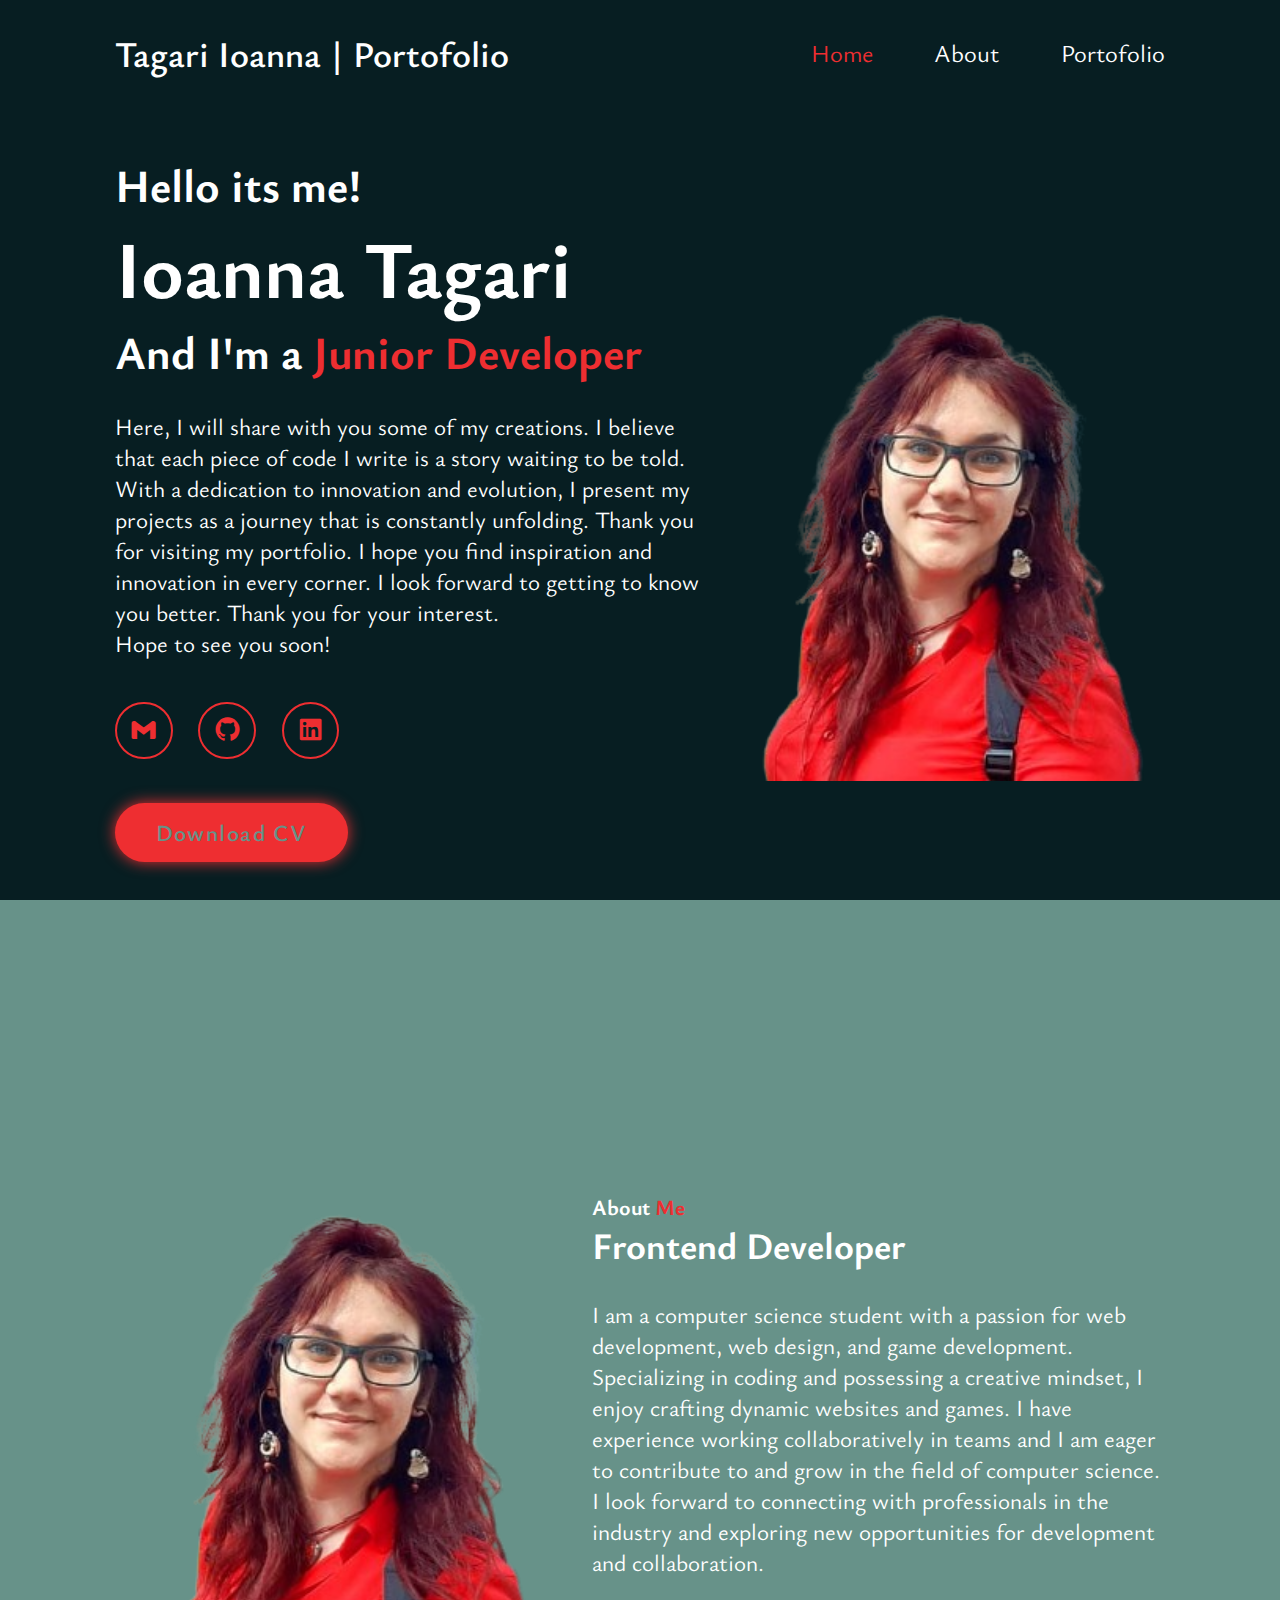
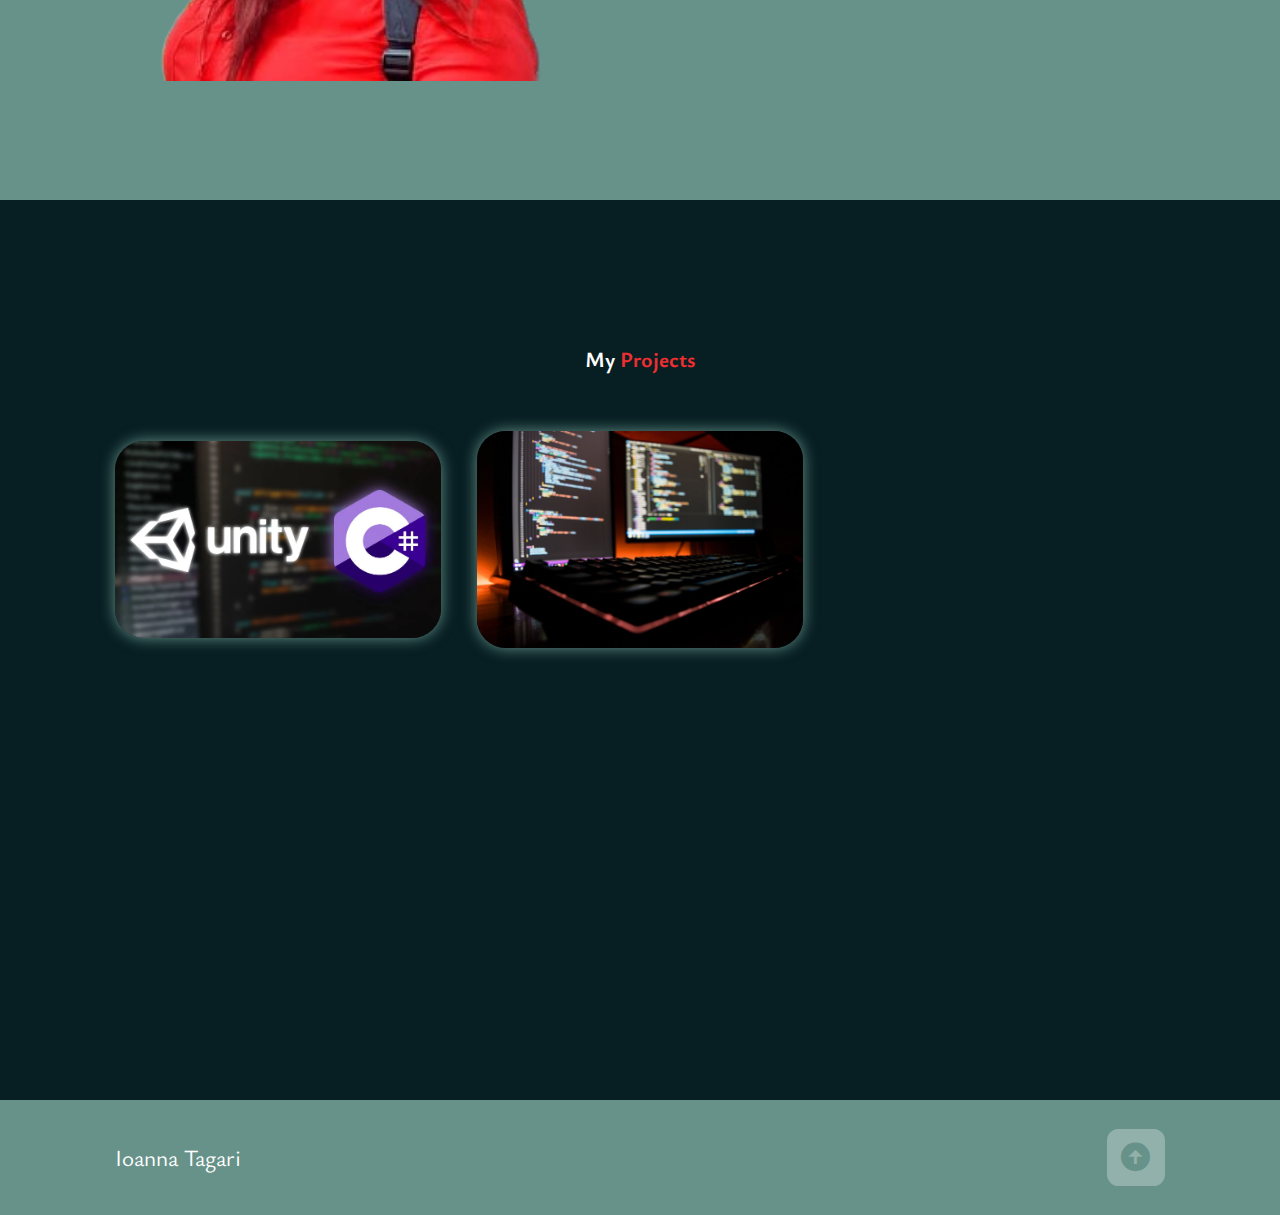
==== index.html @ dfd8e448 "first commit" ====
<!DOCTYPE html>
<html lang="en">
<head>
    <meta charset="UTF-8">
    <meta http-equiv="X-UA-Compatible" content="IE=7">
    <meta name="viewport" content="width=device-width, initial-scale=1.0">
    <title>Personal Portofolio Website</title>

    <link href='https://unpkg.com/boxicons@2.1.4/css/boxicons.min.css' rel='stylesheet'>

    <link rel="stylesheet" href="style.css">
    
</head>
<body>
    
    <header class="header">
        <a href="#" class="logo" >Tagari Ioanna | Portofolio  </a>
        <i class='bx bx-menu' id="menu-icon"></i>

        <nav class="navbar">
            <a href="#home" class="active">Home</a>
            <a href="#about">About</a>
            <a href="#portfolio">Portofolio</a>
        </nav>
    </header>
    

    <section class="home" id="home">
        <div class="home-content">
            <h3>Hello its me!</h3>
            <h1>Ioanna Tagari</h1>
            <h3>And I'm a <span>Junior Developer</span></h3>
            <p> 
                
Here, I will share with you some of my creations. 
I believe that each piece of code I write is a story waiting to be told. With 
a dedication to innovation and evolution, I present my projects as a journey that 
is constantly unfolding.

Thank you for visiting my portfolio. I hope you find inspiration and innovation in
 every corner. I look forward to getting to know you better. Thank you for your interest. <br> 
 Hope to see you soon!
            </p>
            <div class="social-media">
                <a href="mailto:tagari19ioanna@gmail.com"><i class='bx bxl-gmail' ></i></a>
                <a href="https://github.com/Giannoulalala"><i class='bx bxl-github'></i></a>
                <a href="https://www.linkedin.com/in/ioanna-tagari/"><i class='bx bxl-linkedin-square' ></i></a>
            </div>
            <a href="CV-Tagari_Ioanna_en.pdf" download>            
                <div class="btn">Download CV</div></a>
        </div>
        <div class="home-img">
            <img src="images/ioannatagaripic-removebg-preview.png" alt="">
        </div>
    </section>

    <section class="about" id="about">
        <div class="about-img">
            <img src="images/ioannatagaripic-removebg-preview.png" alt="">
        </div>
        <div class="about-content">
            <h2 class="heading"> About <span>Me</span></h2>
            <h3> Frontend Developer</h3>
            <p>I am a computer science student with a passion for web development, 
                web design, and game development. Specializing in coding and possessing a creative mindset,
                 I enjoy crafting dynamic websites and games. I have experience working collaboratively in 
                 teams and I am eager to contribute to and grow in the field of computer science. 
                 I look forward to connecting with professionals
                 in the industry and exploring new opportunities for development and collaboration.</p>
            
        </div>
    </section>

    <section class="portfolio" id="portfolio">
        <h2 class="heading">My <span>Projects</span></h2>
        
        <div class="portfolio-container">
            <div class="portfolio-box">
                <img src="images/unityandc.png" alt="">
                <div class="portfolio-layer">
                    <h4>Unity games</h4>
                    
                    <a href="portfolioUnity.html"> <i class="bx bx-link-external"></i></a>
                </div>


            </div>

            <div class="portfolio-box">
                <img src="images/two(1).jpg" alt="" >
                <div class="portfolio-layer">
                    <h4>Web Development</h4>
                                        
                    <a href="portfoliowebdev.html"> <i class="bx bx-link-external"></i></a>
                </div>

                
            </div>
            

            

            

            </div>
    </section>

    <footer class="footer">
        <div class="footer-text">
            <p>Ioanna Tagari</p>
        </div>

        <div class="footer-iconTop">
            <a href="#home"><i class='bx bxs-up-arrow-circle'></i></a>
        </div>
    </footer>



    <script src="script.js"></script>
</body>
</html>
---- style.css ----
@import url('https://fonts.googleapis.com/css2?family=Corinthia:wght@700&family=Poppins:wght@600&family=Ysabeau+Office:ital,wght@0,200;0,800;1,1&display=swap');
*{
    margin: 0;
    padding:0;
    box-sizing: border-box;
    text-decoration: none;
    border: none;
    outline: none;
    scroll-behavior: smooth;
    font-family: 'Ysabeau Office', sans-serif;
}

:root{
    --bg-color: #071E22;
    --second-bg-color: #679289;
    --third-bg-color:rgba(255, 255, 255, 0.288);
    --text-color: #fff;
    --main-color: #EE2E31;
}

html{
    font-size: 90%;
    overflow-x: hidden;
}
body{
    background: var(--bg-color);
    color:var(--text-color)
}
a{
    cursor: pointer;
}

section {
    min-height: 100vh;
    padding: 10rem 9% 2rem;
}

.header {
    position: fixed;
    top:0;
    left:0;
    width: 100%;
    padding: 2rem 9%;
    background: var(--bg);
    display: flex;
    justify-content: space-between;
    align-items: center;
    z-index: 100;
    background: var(--bg-color);


}

.header.sticky{
    border-bottom: .1rem solid rgb(0, 0, 0, .2);
}

.logo {
    font-size: 2.5rem;
    color :var(--text-color);
    font-weight:600 ;
    cursor: pointer;
}

.navbar a{
    font-size: 1.7rem;
    color: var(--text-color);
    margin-left: 4rem;
    transition: .3s;
}

.navbar a:hover,
.navbar a.active{
    color: var(--main-color);

}

#menu-icon{
    font-size: 3.6rem;
    color: var(--text-color);
    display: none;
}

.home{
    display: flex;
    justify-content: center;
    align-items: center;
}

.home-img img{
    width:35vw;

    
}

.home-content h3{
    font-size: 3.2rem;
    font-weight: 700;

}

.home-content h3:nth-of-type(2){
    margin-bottom: 2rem;
}

span {
    color: var(--main-color);
}



.home-content h1{
    font-size: 5.6rem;
    font-weight: 700;
    line-height: 1.3;
}

.home-content p{
    font-size: 1.6rem;
}

.social-media a {
    display:inline-flex;
    justify-content: center;
    align-items: center;
    width: 4rem;
    height: 4rem;
    background: transparent;
    border: .2rem solid var(--main-color);
    border-radius: 50%;
    font-size: 2rem;
    color: var(--main-color);
    margin: 3rem 1.5rem 3rem 0;
    transition: .5s ease;
    
}

.social-media a:hover{
    background: var(--main-color);
    color: var(--second-bg-color);
    box-shadow: 0 0 1rem var(--main-color);
}

.btn {
    display: inline-block;
    padding: 1rem 2.8rem;
    background: var(--main-color);
    border-radius: 4rem;
    box-shadow: 0 0 1rem var(--main-color);
    font-size: 1.6rem;
    color: var(--second-bg-color);
    letter-spacing: .1rem;
    font-weight: 600;
}

.btn:hover{
    box-shadow: none;
}



.about{
    display:flex;
    justify-content: center;
    align-items:center ;
    gap: 2rem;
    background: var(--second-bg-color);
}

.about-img img{
    width: 35vw;


}
.heading{
    text-align: center;
    font-size: 4.rem;
}

.about-content h2 {
    text-align: left;
    line-height: 1.2;
}

.about-content h3 {
    font-size: 2.6rem;

}

.about-content p{
    font-size: 1.6rem;
    margin: 2rem 0 3rem;

    
}

.portfolio{
    background: var(--bg-color);

}

.portfolio h2{
    margin-bottom: 4rem;
}

.portfolio-container{
    display: grid;
    grid-template-columns: repeat(3,1fr);
    align-items: center;
    gap: 2.5rem;
}

.portfolio-container .portfolio-box{
    position: relative;
    border-radius: 2rem;
    box-shadow: 0 0 1rem var(--second-bg-color);
    overflow: hidden;
    display: flex;
}

.portfolio-box img{
    width: 100%;
    transition: .5s ease;
}

.portfolio-box:hover img{
    transform: scale(1.1);
}


.portfolio-box .portfolio-layer{
    position: absolute;
    bottom: 0;
    left: 0;
    width: 100%;
    height: 100%;
    background: linear-gradient(rgba(0,0,0,.0),var(--third-bg-color));
    display: flex;
    justify-content: center;
    align-items: center;
    flex-direction: column;
    text-align: center;
    padding: 0 4rem;
    transform: translateY(100%);
    transition: .5s ease ;
    
}

.portfolio-box:hover .portfolio-layer{
    transform: translateY(0);
}

.portfolio-layer h4{
    font-size: 3rem ;
    color: #202a2c;
}

.portfolio-layer p{
    font-size: 1.6rem;
    margin: .3rem 0 1rem;
    color: rgb(13, 18, 18);
    font-weight: 600;
    

}

.portfolio-layer a{
    display: inline-flex;
    justify-content: center;
    align-items: center;
    width: 4rem;
    height: 4rem;
    background: var(--text-color);
    border-radius: 50%;

}

.portfolio-layer a i{
    font-size: 2rem;
    color: var(--second-bg-color);
}

.footer{
    display: flex;
    justify-content: space-between;
    align-items: center;
    flex-wrap: wrap;
    padding: 2rem 9%;
    background: var(--second-bg-color);
}

.footer-text p{
    font-size: 1.6rem;
}

.footer-iconTop a{
    display: inline-flex;
    justify-content: center;
    align-items: center;
    padding: .8rem;
    background: var(--third-bg-color);
    border-radius: .8rem;
    transition: .5s ease;
    
}

.footer-iconTop a:hover{
    box-shadow: 0 0 1rem var(--third-bg-color);
}

.footer-iconTop a i{
    font-size: 2.4rem;
    color: var(--second-bg-color);
}


@media (max-width:1200px) {
    html{
        font-size: 55%;
    }
    
    
}
@media (max-width: 991px) {
    .header {
        padding: 2rem 3%;
    }
    section{
        padding: 10rem 3% 2rem;
    }

    .footer {
        padding: 2rem 3%;
    }
}

@media (max-width:768px){
    #menu-icon{
        display:block;
    }

    .navbar {
        position: absolute;
        top:100%;
        left: 0;
        width: 100%;
        padding: 1rem 3%;
        background: var(--bg-color);
        border-top: .1rem solid rgb(0, 0, 0, .2);
        box-shadow: 0 .5rem 1rem rgb(0, 0, 0, .2);
        display: none;
    }

    .navbar.active {
        display: block;
    }
    .navbar a{
        display: block;
        font-size: 2rem;
        margin: 3rem 0;
    }

    .home{
        flex-direction: column;
    }

    .home-content h3{
        font-size: 2.6rem;
    }

    .home-content h1{
        font-size: 5rem;
    }

    .home-img img{
        width: 70vw;
        margin-top: 4rem;
    }

    .about{
        flex-direction: column-reverse;
    }

    .about img{
        width: 70vw;
        margin-top: 4rem;
    }

}
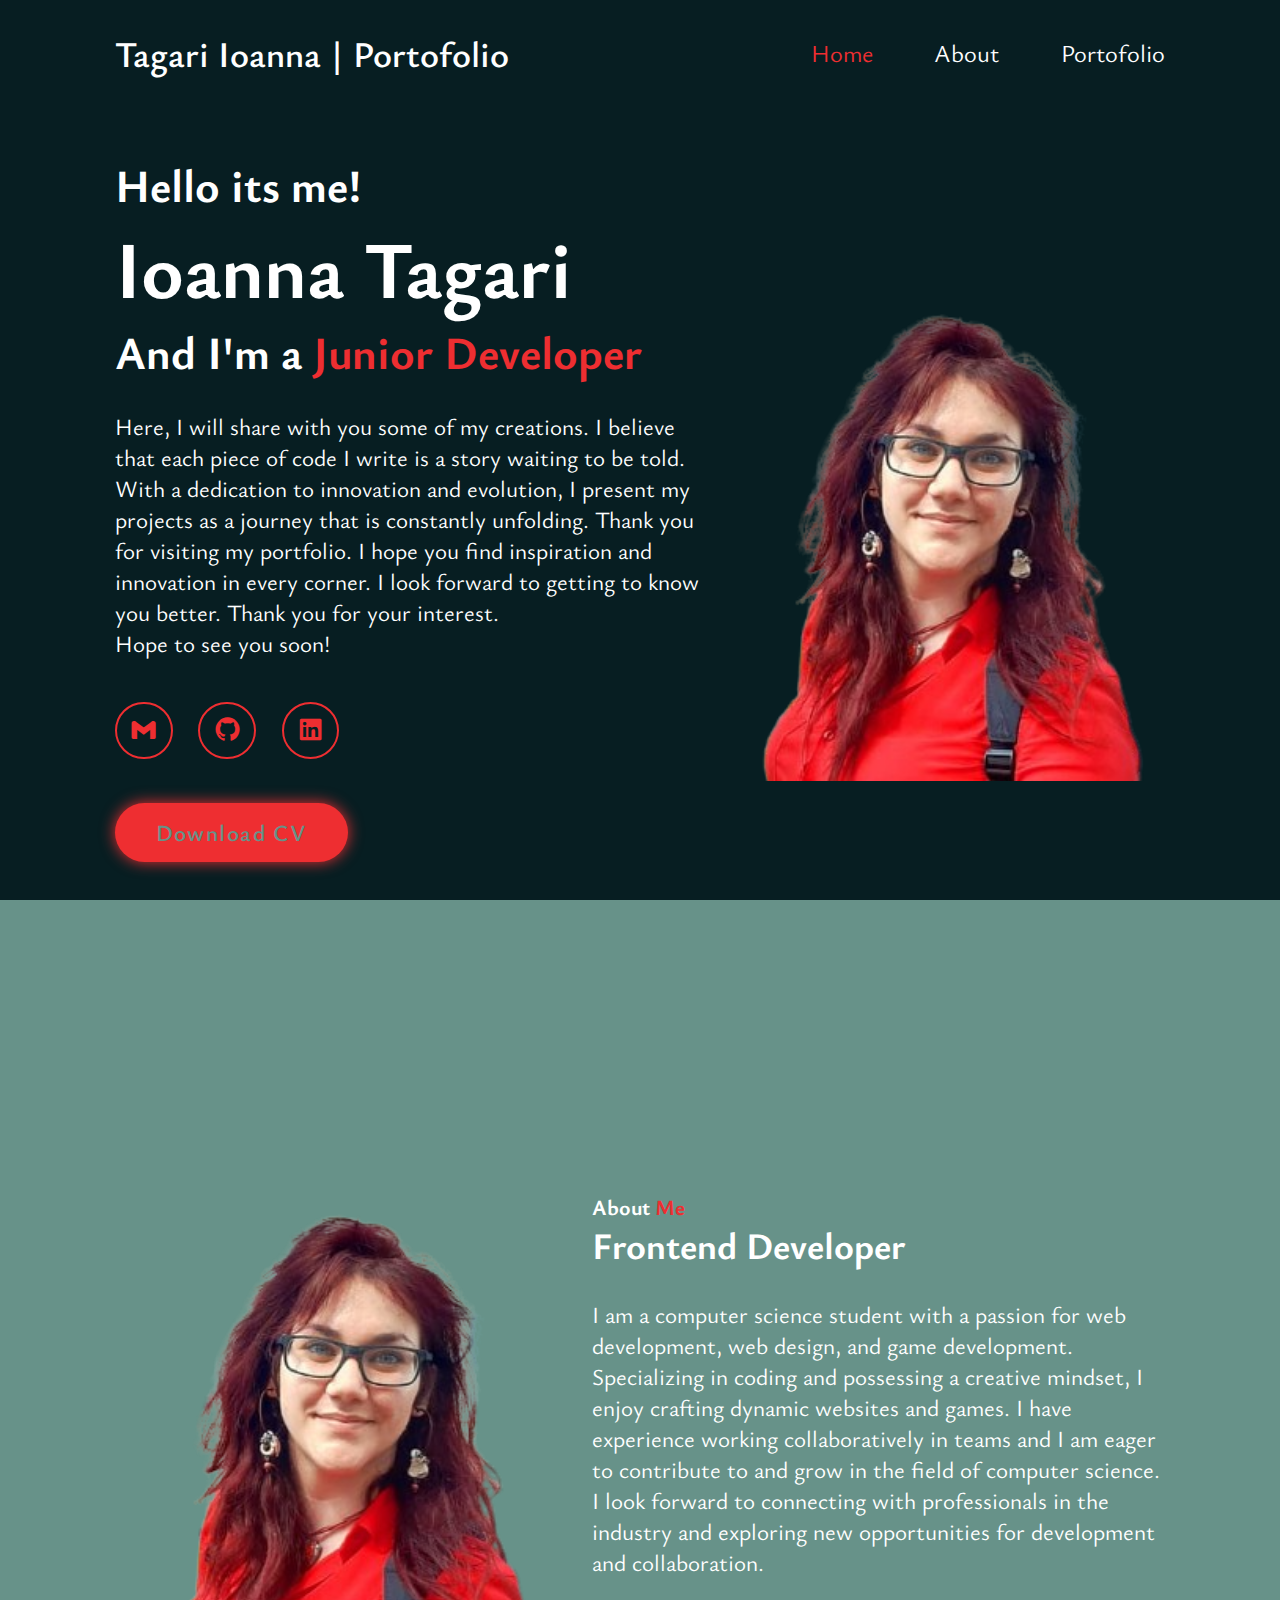
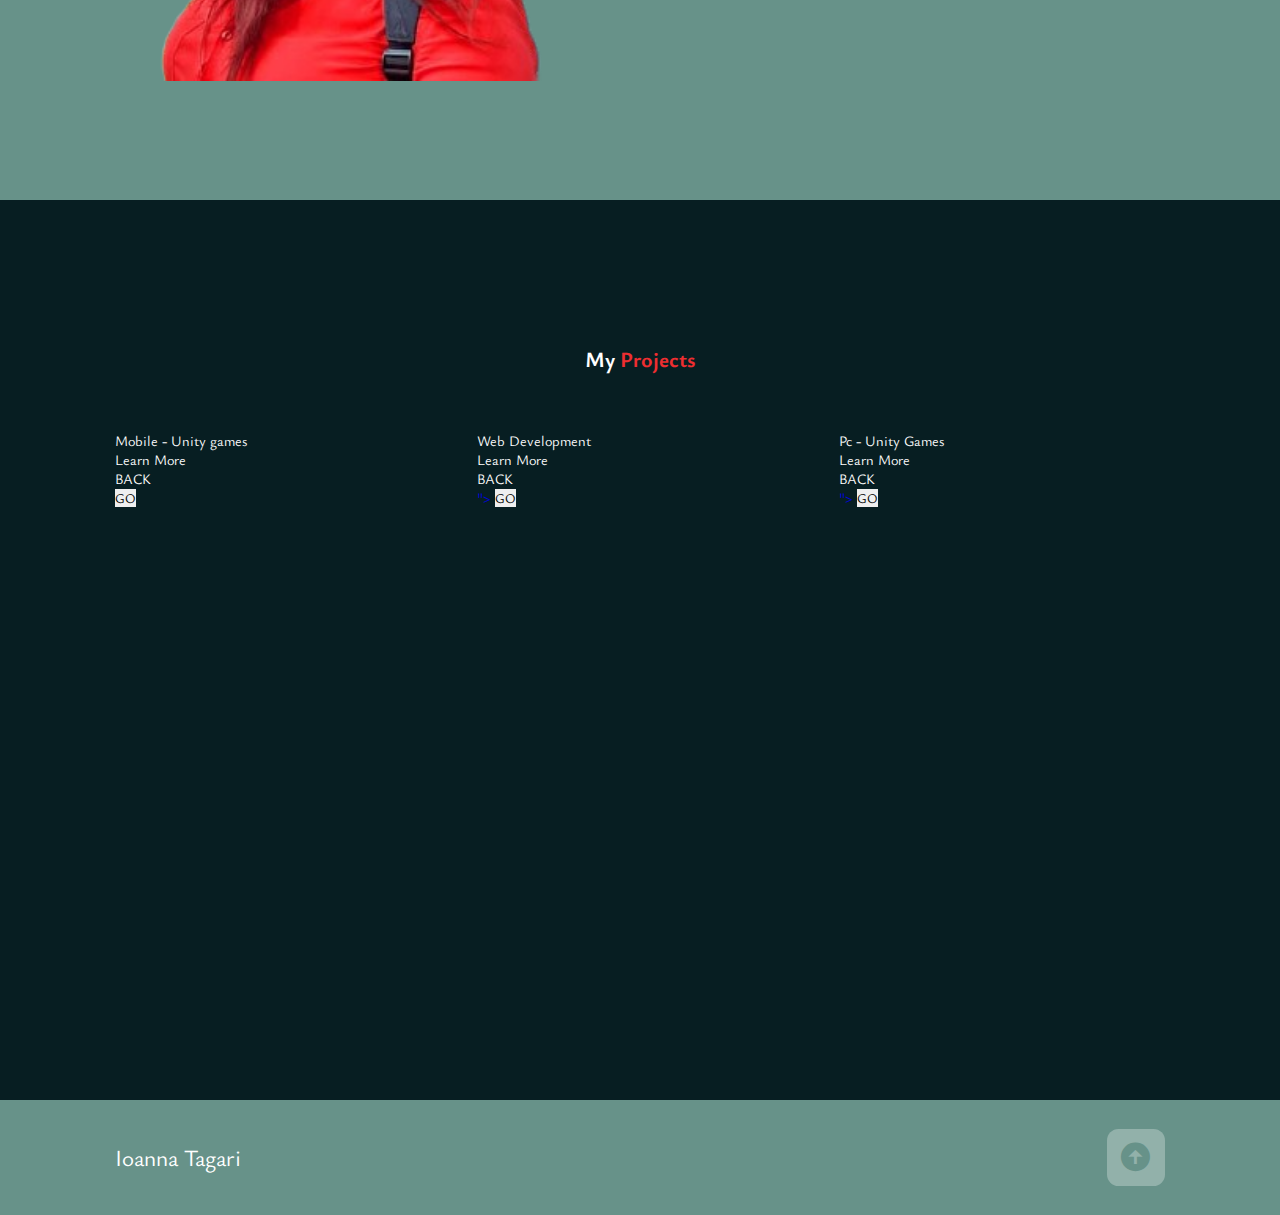
==== commit a5cf9b86: "Update index.html" ====
--- a/index.html
+++ b/index.html
@@ -75,10 +75,60 @@
         <h2 class="heading">My <span>Projects</span></h2>
         
         <div class="portfolio-container">
+        <div class="flip-card">
+            <div class="flip-card-inner">
+                <div class="flip-card-front">
+                    <p class="title">Mobile - Unity games</p>
+                    <p>Learn More</p>
+                </div>
+                <div class="flip-card-back">
+                    <p class="title">BACK</p>
+                    <a href="portfolioUnity.html"> <button class="Btnj">
+                        GO
+                      </button> </a>
+                </div>
+            </div>
+        </div>
+        <div class="flip-card">
+            <div class="flip-card-inner">
+                <div class="flip-card-front">
+                    <p class="title">Web Development</p>
+                    <p>Learn More</p>
+                </div>
+                <div class="flip-card-back">
+                    <p class="title">BACK</p>
+                    <a href="portfoliowebdev.html">"> <button class="Btnj">
+                        GO
+                      </button> </a>
+                    
+                </div>
+            </div>
+        </div>
+        <div class="flip-card">
+            <div class="flip-card-inner">
+                <div class="flip-card-front">
+                    <p class="title">Pc - Unity Games</p>
+                    <p>Learn More</p>
+                </div>
+                <div class="flip-card-back">
+                    <p class="title">BACK</p>
+                    <a href="portfoliopcunity.html">"> <button class="Btnj">
+                        GO
+                      </button> </a>
+                </div>
+            </div>
+        </div>
+        
+        </div>
+<!--
+
+
+        <br>
+        <div class="portfolio-container">
             <div class="portfolio-box">
                 <img src="images/unityandc.png" alt="">
                 <div class="portfolio-layer">
-                    <h4>Unity games</h4>
+                    <h4>Mobile - Unity games</h4>
                     
                     <a href="portfolioUnity.html"> <i class="bx bx-link-external"></i></a>
                 </div>
@@ -96,13 +146,24 @@
 
                 
             </div>
+
+            <div class="portfolio-box">
+                <img src="images/unityandc.png" alt="" >
+                <div class="portfolio-layer">
+                    <h4>Pc - Unity Games</h4>
+                                        
+                    <a href="portfoliopcunity.html"> <i class="bx bx-link-external"></i></a>
+                </div>
+
+                
+            </div>
             
 
             
 
             
 
-            </div>
+            </div>-->
     </section>
 
     <footer class="footer">
@@ -119,4 +180,4 @@
 
     <script src="script.js"></script>
 </body>
-</html>+</html>
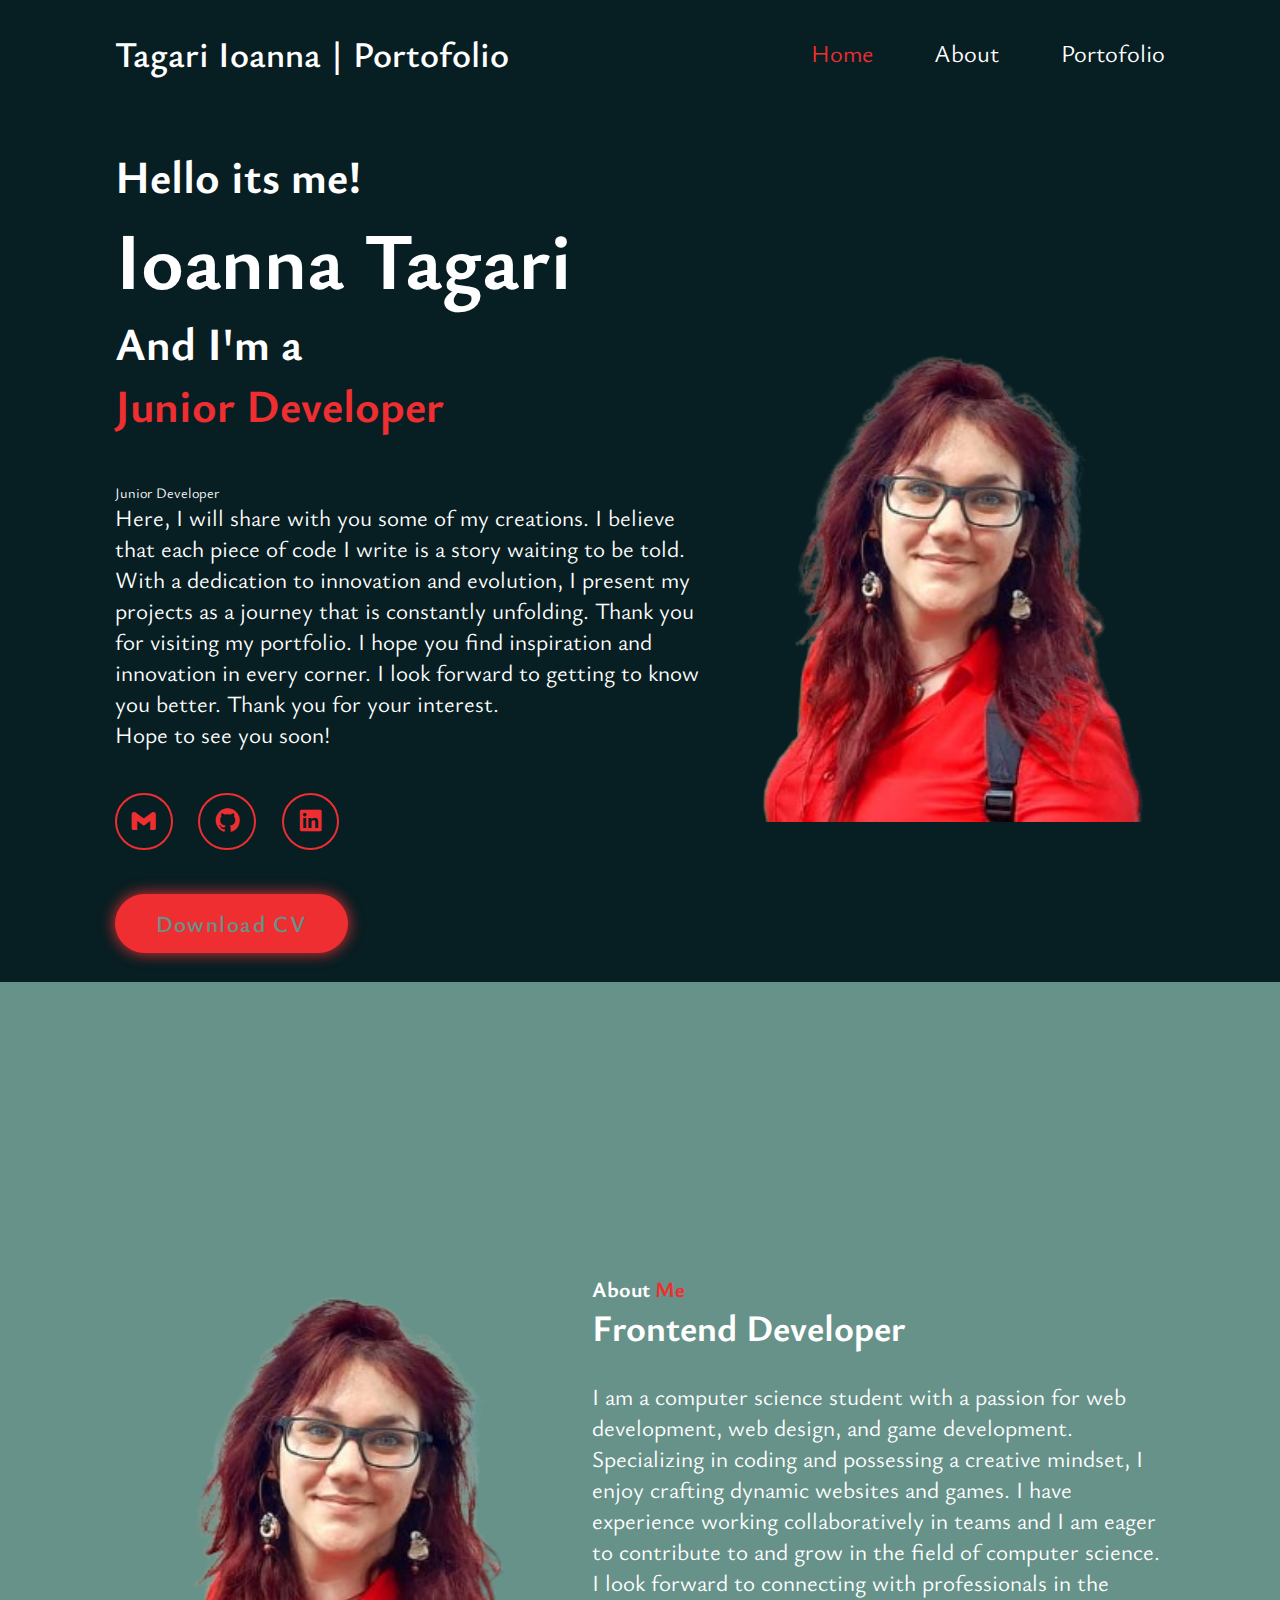
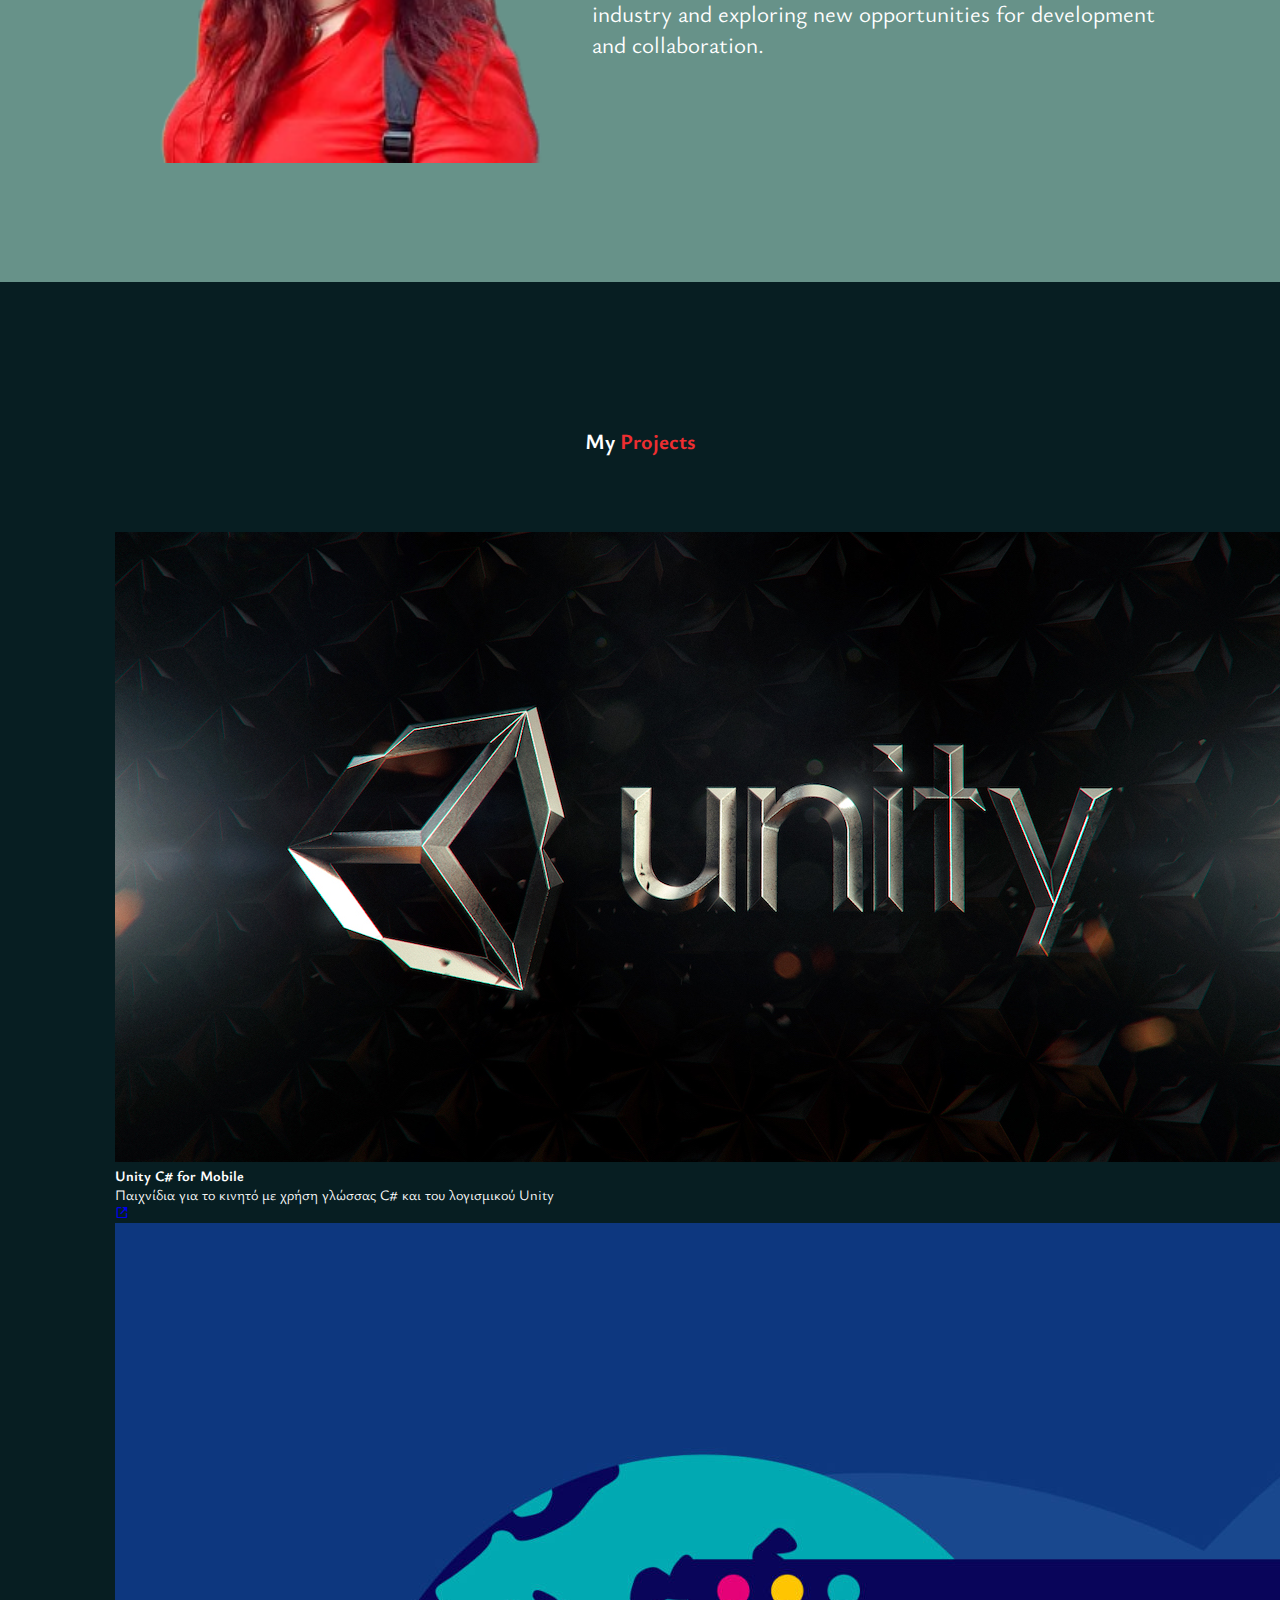
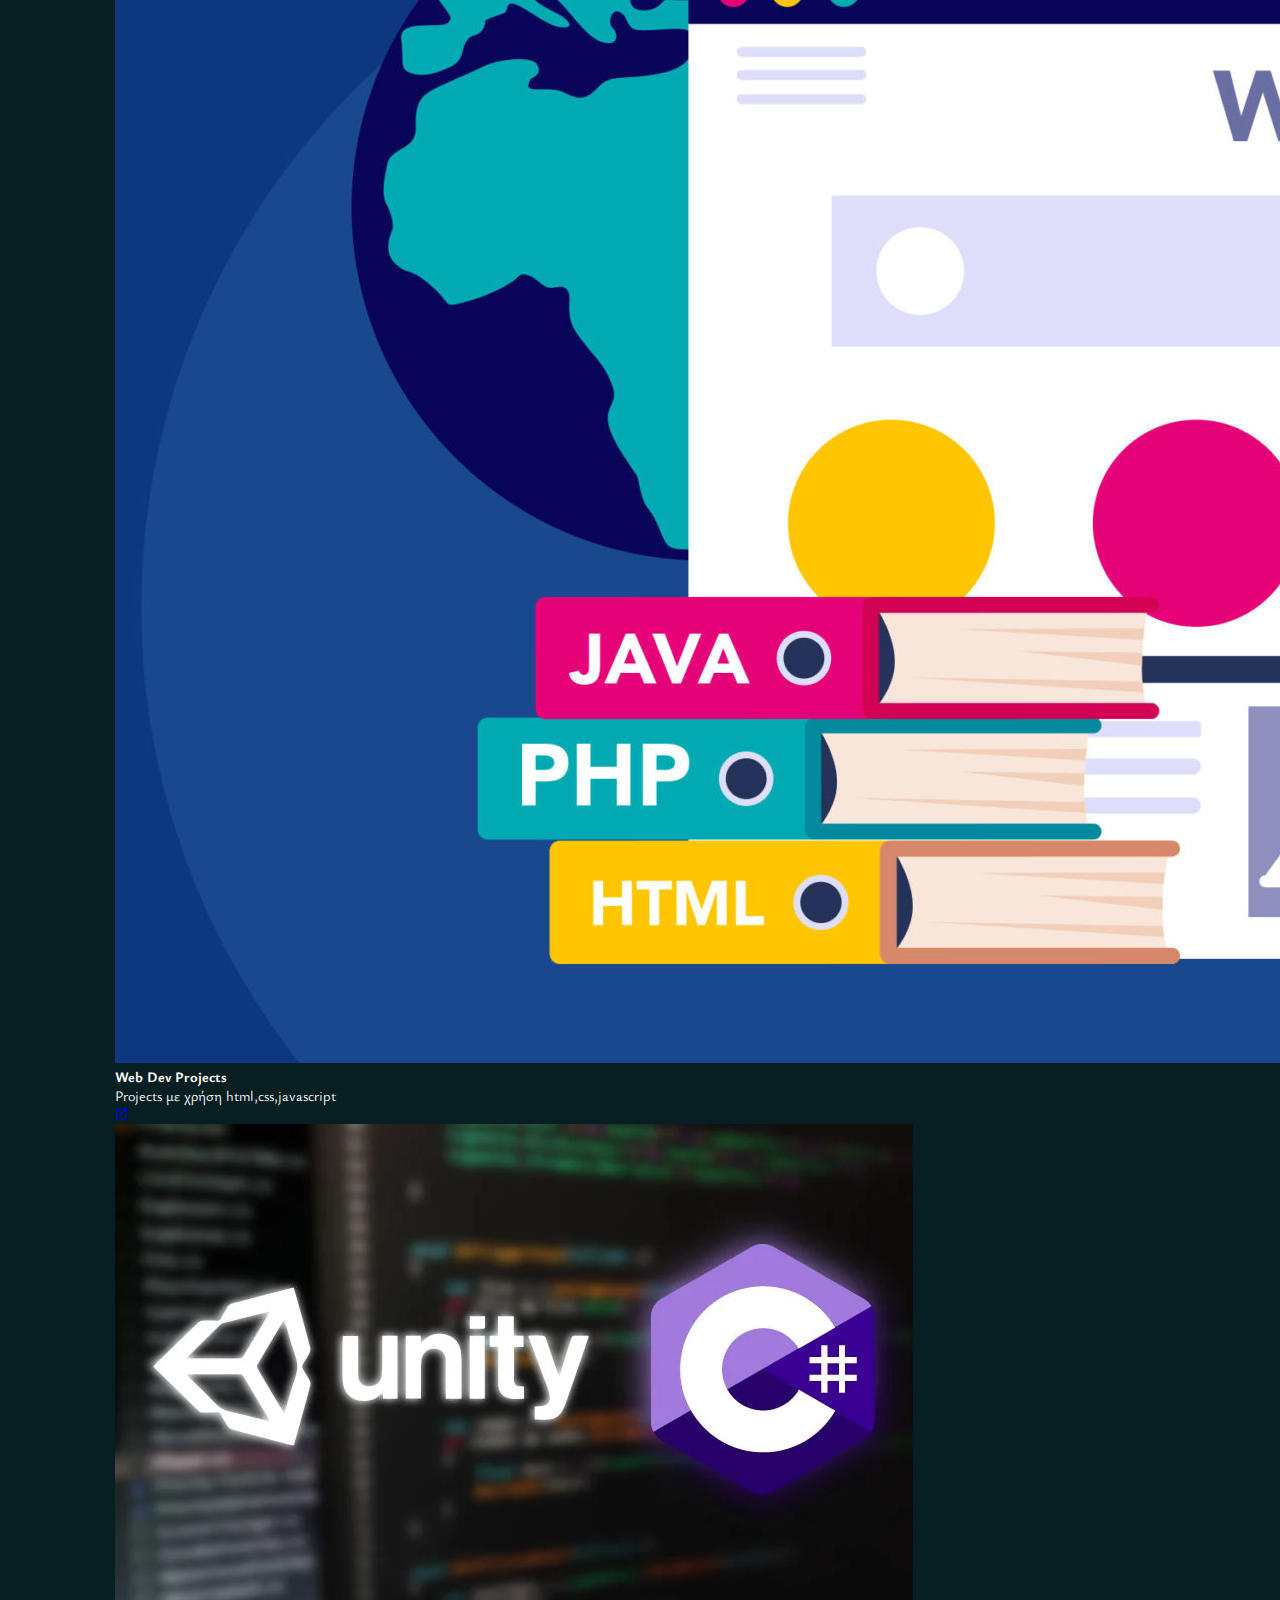
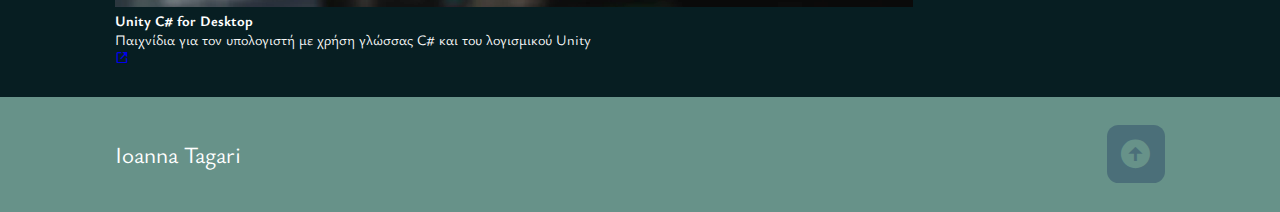
==== commit 7431c802: "Update index.html" ====
--- a/index.html
+++ b/index.html
@@ -29,7 +29,16 @@
         <div class="home-content">
             <h3>Hello its me!</h3>
             <h1>Ioanna Tagari</h1>
-            <h3>And I'm a <span>Junior Developer</span></h3>
+            <h3>And I'm a 
+                <br><span>Junior Developer</span></h3>
+                <br>
+                <div class="containerana">
+                    <div class="textana" data-msg="Junior&nbsp;Developer">
+                      <div class="text--content">
+                        <div class="text--data">Junior&nbsp;Developer</div>
+                      </div>
+                    </div>
+                  </div>
             <p> 
                 
 Here, I will share with you some of my creations. 
@@ -71,55 +80,7 @@
         </div>
     </section>
 
-    <section class="portfolio" id="portfolio">
-        <h2 class="heading">My <span>Projects</span></h2>
-        
-        <div class="portfolio-container">
-        <div class="flip-card">
-            <div class="flip-card-inner">
-                <div class="flip-card-front">
-                    <p class="title">Mobile - Unity games</p>
-                    <p>Learn More</p>
-                </div>
-                <div class="flip-card-back">
-                    <p class="title">BACK</p>
-                    <a href="portfolioUnity.html"> <button class="Btnj">
-                        GO
-                      </button> </a>
-                </div>
-            </div>
-        </div>
-        <div class="flip-card">
-            <div class="flip-card-inner">
-                <div class="flip-card-front">
-                    <p class="title">Web Development</p>
-                    <p>Learn More</p>
-                </div>
-                <div class="flip-card-back">
-                    <p class="title">BACK</p>
-                    <a href="portfoliowebdev.html">"> <button class="Btnj">
-                        GO
-                      </button> </a>
-                    
-                </div>
-            </div>
-        </div>
-        <div class="flip-card">
-            <div class="flip-card-inner">
-                <div class="flip-card-front">
-                    <p class="title">Pc - Unity Games</p>
-                    <p>Learn More</p>
-                </div>
-                <div class="flip-card-back">
-                    <p class="title">BACK</p>
-                    <a href="portfoliopcunity.html">"> <button class="Btnj">
-                        GO
-                      </button> </a>
-                </div>
-            </div>
-        </div>
-        
-        </div>
+    
 <!--
 
 
@@ -164,6 +125,48 @@
             
 
             </div>-->
+
+
+
+
+
+
+
+            <section class="portfolio" id="portfolio">
+                <h2 class="heading">My <span>Projects</span> </h2><br>
+            
+                <div class="portfolio-list">
+                    <div class="portfolio-item">
+                        <img src="images/unitygames2d.jpg" alt="">
+                        <div class="portfolio-details">
+                            <h4>Unity C# for Mobile</h4>
+                            <p>Παιχνίδια για το κινητό με χρήση γλώσσας C# και του λογισμικού Unity</p>
+                            <a href="portfolioUnity.html"><i class="bx bx-link-external"></i></a>
+                        </div>
+                    </div>
+                    <div class="portfolio-item">
+                        <img src="images/webdev.jpg" alt="">
+                        <div class="portfolio-details">
+                            <h4>Web Dev Projects</h4>
+                            <p>Projects με χρήση html,css,javascript</p>
+                            <a href="portfoliowebdev.html"><i class="bx bx-link-external"></i></a>
+                        </div>
+                    </div>
+                    <div class="portfolio-item">
+                        <img src="images/unityandc.png" alt="">
+                        <div class="portfolio-details">
+                            <h4>Unity C# for Desktop</h4>
+                            <p>Παιχνίδια για τον υπολογιστή με χρήση γλώσσας C# και του λογισμικού Unity</p>
+                            
+                            <a href="portfoliopcunity.html"><i class="bx bx-link-external"></i></a>
+                        </div>
+                    </div>
+                </div>
+            </section>
+
+
+
+
     </section>
 
     <footer class="footer">
--- a/style.css
+++ b/style.css
@@ -14,7 +14,7 @@
 :root{
     --bg-color: #071E22;
     --second-bg-color: #679289;
-    --third-bg-color:rgba(255, 255, 255, 0.288);
+    --third-bg-color:rgb(75, 111, 121);
     --text-color: #fff;
     --main-color: #EE2E31;
 }
@@ -204,6 +204,136 @@
     margin-bottom: 4rem;
 }
 
+.flip-card {
+    background-color: transparent;
+    width: 300px;
+    height: 254px;
+    perspective: 1000px;
+    font-family: sans-serif;
+  }
+  
+  .title {
+    font-size: 1.5em;
+    font-weight: 900;
+    text-align: center;
+    margin: 0;
+  }
+  
+  .flip-card-inner {
+    position: relative;
+    width: 100%;
+    height: 100%;
+    text-align: center;
+    transition: transform 0.8s;
+    transform-style: preserve-3d;
+  }
+  
+  .flip-card:hover .flip-card-inner {
+    transform: rotateY(180deg);
+  }
+  
+  .flip-card-front, .flip-card-back {
+    box-shadow: 0 8px 14px 0 rgba(0,0,0,0.2);
+    position: absolute;
+    display: flex;
+    flex-direction: column;
+    justify-content: center;
+    width: 100%;
+    height: 100%;
+    -webkit-backface-visibility: hidden;
+    backface-visibility: hidden;
+    border: 1px solid rgb(23, 97, 99);
+    border-radius: 1rem;
+  }
+  
+  .flip-card-front {
+    background: linear-gradient(120deg, rgb(255, 255, 255) 40%, rgb(70, 178, 225) 88%,
+       rgb(37, 174, 199) 80%, rgb(146, 199, 255) 48%);
+    color: rgb(23, 97, 99);
+  }
+  
+  .flip-card-back {
+    background: linear-gradient(120deg, rgb(23, 97, 99) 30%, rgb(201, 244, 246) 88%,
+       bisque 40%, rgb(170, 170, 170) 78%);
+    color: white;
+    transform: rotateY(180deg);
+  }
+
+
+  .Btnj {
+    position: relative;
+    width: 100%;
+    height: 50px;
+    border-radius: 45px;
+    border: none;
+    background-color: rgb(187, 227, 253);
+    color: rgb(0, 0, 0);
+    box-shadow: 0px 10px 10px  #96b5bb inset,
+    0px 5px 10px rgba(5, 5, 5, 0.212),
+    0px -10px 10px #96b5bb inset;
+    cursor: pointer;
+    display: flex;
+    align-items: center;
+    justify-content: center;
+  }
+  
+  .Btnj::before {
+    width: 70%;
+    height: 2px;
+    position: absolute;
+    background-color: rgba(250, 250, 250, 0.678);
+    content: "";
+    filter: blur(1px);
+    top: 7px;
+    border-radius: 50%;
+  }
+  
+  .Btnj::after {
+    width: 70%;
+    height: 2px;
+    position: absolute;
+    background-color: rgba(250, 250, 250, 0.137);
+    content: "";
+    filter: blur(1px);
+    bottom: 7px;
+    border-radius: 50%;
+  }
+  
+  .Btnj:hover {
+    animation: jello-horizontal 0.9s both;
+  }
+  
+  @keyframes jello-horizontal {
+    0% {
+      transform: scale3d(1, 1, 1);
+    }
+  
+    30% {
+      transform: scale3d(1.25, 0.75, 1);
+    }
+  
+    40% {
+      transform: scale3d(0.75, 1.25, 1);
+    }
+  
+    50% {
+      transform: scale3d(1.15, 0.85, 1);
+    }
+  
+    65% {
+      transform: scale3d(0.95, 1.05, 1);
+    }
+  
+    75% {
+      transform: scale3d(1.05, 0.95, 1);
+    }
+  
+    100% {
+      transform: scale3d(1, 1, 1);
+    }
+  }
+  
+
 .portfolio-container{
     display: grid;
     grid-template-columns: repeat(3,1fr);
@@ -235,7 +365,7 @@
     left: 0;
     width: 100%;
     height: 100%;
-    background: linear-gradient(rgba(0,0,0,.0),var(--third-bg-color));
+    background: linear-gradient(rgba(0, 0, 0, 0),var(--third-bg-color));
     display: flex;
     justify-content: center;
     align-items: center;
@@ -253,7 +383,7 @@
 
 .portfolio-layer h4{
     font-size: 3rem ;
-    color: #202a2c;
+    color: #73131e;
 }
 
 .portfolio-layer p{
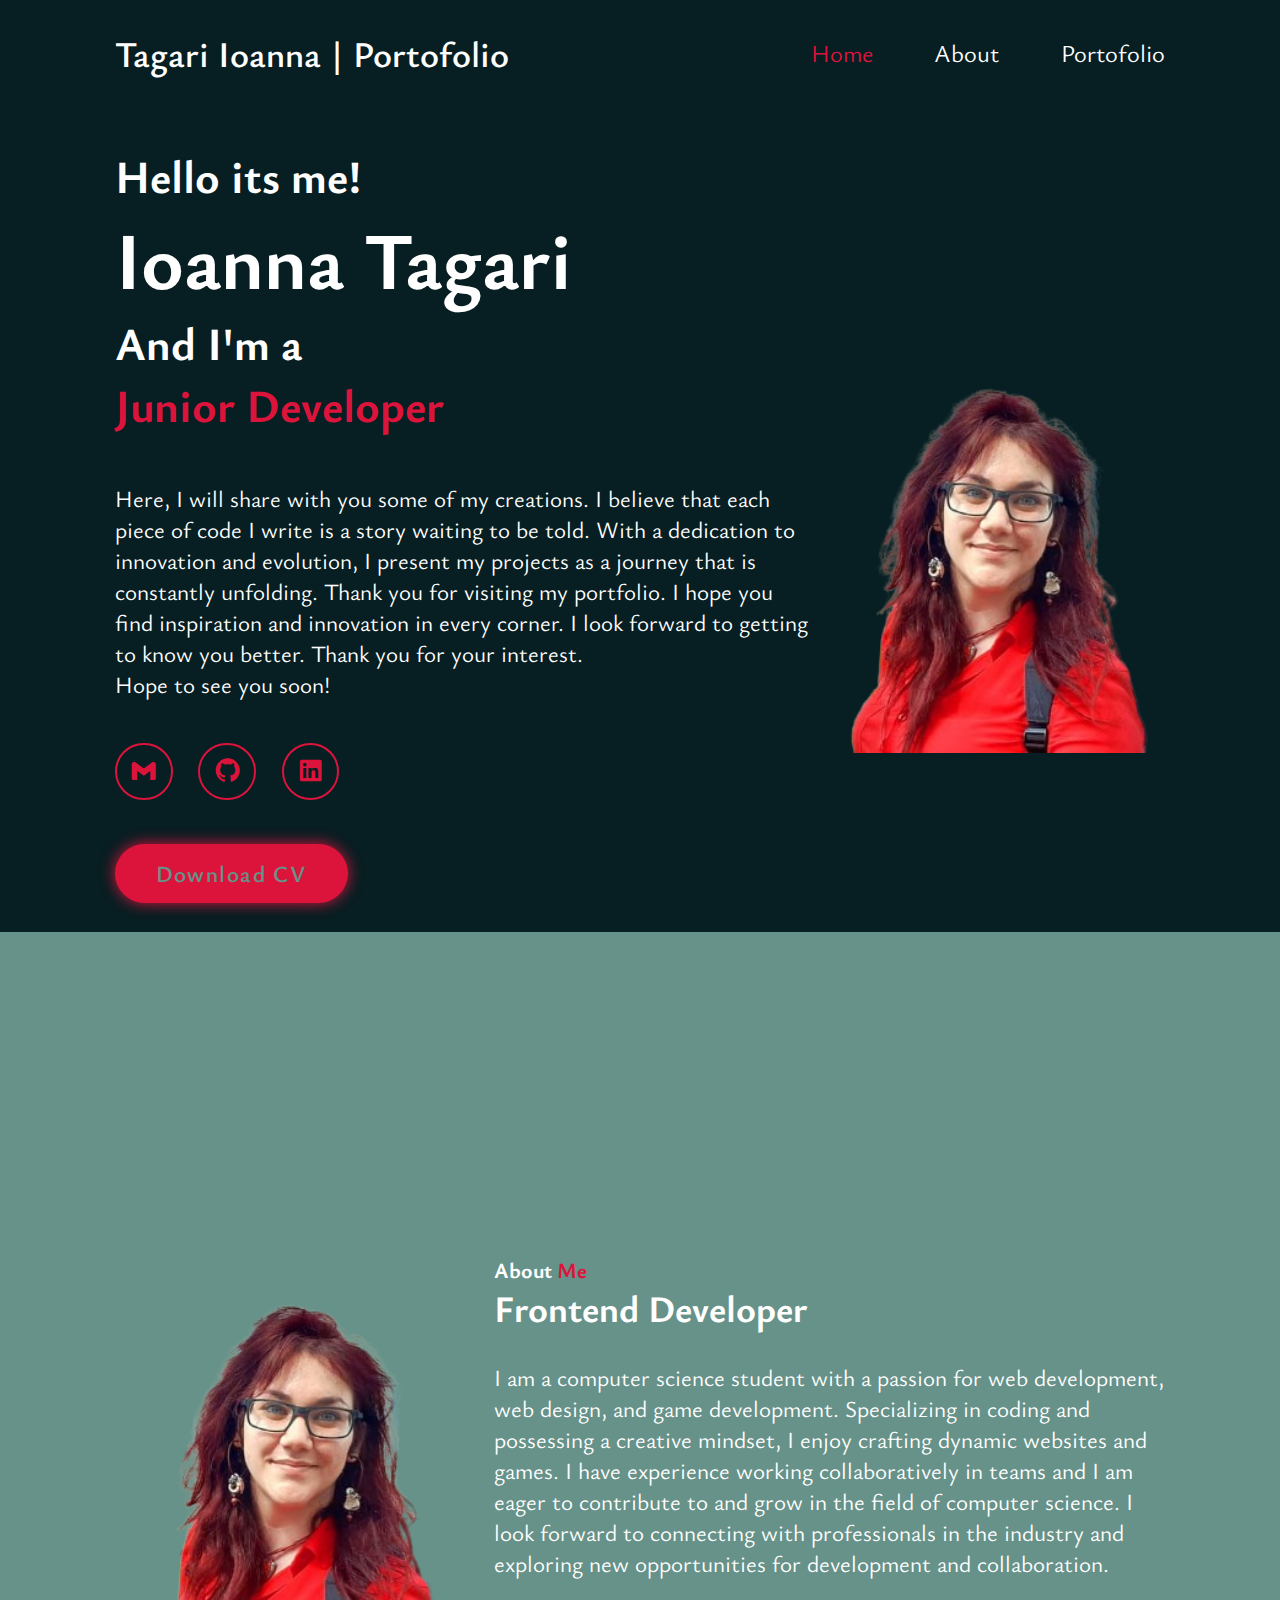
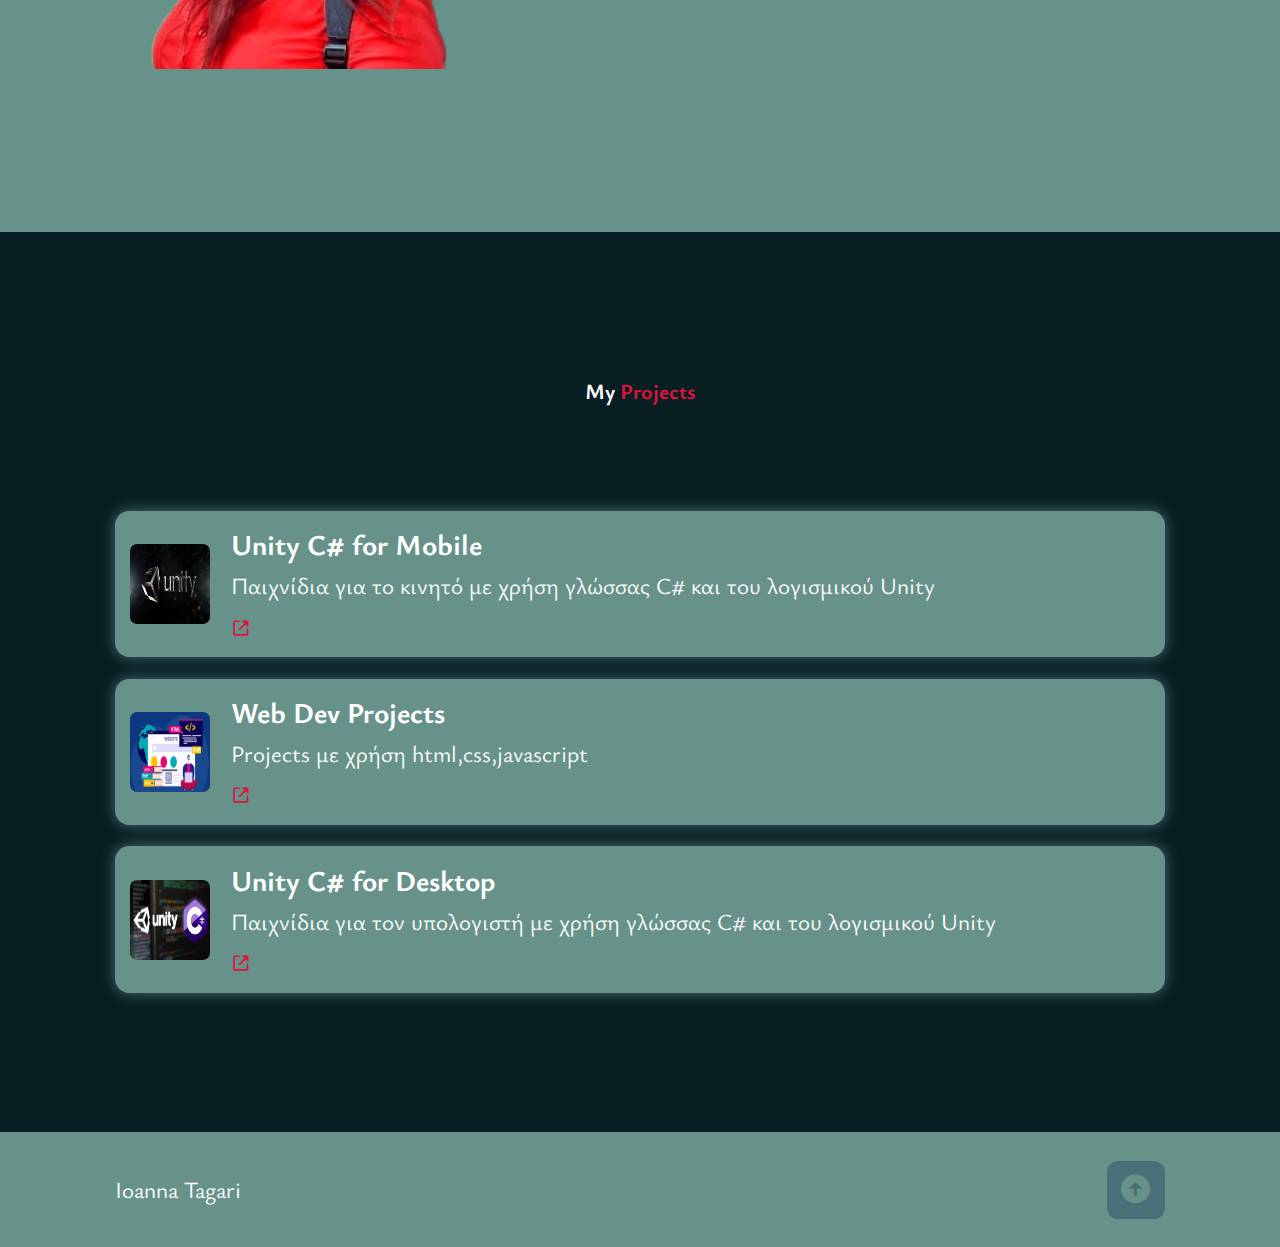
==== commit f67592f2: "Update index.html" ====
--- a/index.html
+++ b/index.html
@@ -32,13 +32,7 @@
             <h3>And I'm a 
                 <br><span>Junior Developer</span></h3>
                 <br>
-                <div class="containerana">
-                    <div class="textana" data-msg="Junior&nbsp;Developer">
-                      <div class="text--content">
-                        <div class="text--data">Junior&nbsp;Developer</div>
-                      </div>
-                    </div>
-                  </div>
+                
             <p> 
                 
 Here, I will share with you some of my creations. 
--- a/style.css
+++ b/style.css
@@ -1,6 +1,6 @@
 
   @import url('https://fonts.googleapis.com/css2?family=Corinthia:wght@700&family=Poppins:wght@600&family=Ysabeau+Office:ital,wght@0,200;0,800;1,1&display=swap');
-*{
+/*{
     margin: 0;
     padding:0;
     box-sizing: border-box;
@@ -9,16 +9,179 @@
     outline: none;
     scroll-behavior: smooth;
     font-family: 'Ysabeau Office', sans-serif;
-}
+}*/
 
 :root{
     --bg-color: #071E22;
     --second-bg-color: #679289;
     --third-bg-color:rgb(75, 111, 121);
     --text-color: #fff;
-    --main-color: #EE2E31;
-}
-
+    --main-color: crimson;
+}
+
+
+* {
+    margin: 0;
+    padding: 0;
+    box-sizing: border-box;
+    text-decoration: none;
+    border: none;
+    outline: none;
+    scroll-behavior: smooth;
+    font-family: 'Ysabeau Office', sans-serif;
+}
+
+html {
+    font-size: 90%;
+    overflow-x: hidden;
+}
+
+body {
+    background: var(--bg-color);
+    color: var(--text-color);
+    overflow-x: hidden;
+    padding: 0;
+    margin: 0;
+}
+
+/* Στύλ για sections */
+section {
+    min-height: 100vh;
+    padding: 10rem 5%;
+}
+
+/* Στύλ για την επικεφαλίδα */
+.header {
+    position: fixed;
+    top: 0;
+    left: 0;
+    width: 100%;
+    padding: 2rem 5%;
+    background: var(--bg-color);
+    display: flex;
+    justify-content: space-between;
+    align-items: center;
+    z-index: 100;
+}
+
+/* Στύλ για την κεντρική εικόνα */
+.home-img img {
+    width: 100%;
+    max-width: 350px;
+    height: auto;
+    margin-top: 2rem;
+    display: block;
+    margin-left: auto;
+    margin-right: auto;
+}
+
+/* Στύλ για την ενότητα About */
+.about-img img {
+    width: 100%;
+    max-width: 350px;
+    height: auto;
+    margin-top: 2rem;
+    display: block;
+    margin-left: auto;
+    margin-right: auto;
+}
+
+/* Responsive design */
+@media (max-width: 768px) {
+    .home {
+        flex-direction: column;
+        padding: 10rem 5% 2rem;
+    }
+
+    .home-content {
+        text-align: center;
+    }
+
+    .about {
+        flex-direction: column-reverse;
+        text-align: center;
+    }
+
+    .portfolio-container {
+        grid-template-columns: 1fr;
+        gap: 1.5rem;
+    }
+
+    .flip-card {
+        width: 100%;
+        margin-bottom: 1.5rem;
+    }
+    #menu-icon {
+        display: block;
+        cursor: pointer;
+    }
+
+    .navbar {
+        position: absolute;
+        top: 100%;
+        left: 0;
+        width: 100%;
+        padding: 1rem 3%;
+        background: var(--bg-color);
+        border-top: .1rem solid rgba(0, 0, 0, 0.2);
+        box-shadow: 0 .5rem 1rem rgba(0, 0, 0, 0.2);
+        display: none;
+        flex-direction: column;
+    }
+
+    .navbar.active {
+        display: flex;
+    }
+
+    .navbar a {
+        font-size: 2rem;
+        margin: 1.5rem 0;
+        text-align: center;
+    }
+}
+
+
+@media (max-width: 480px) {
+    .home-content h1 {
+        font-size: 3.5rem;
+    }
+
+    .home-content p {
+        font-size: 1.4rem;
+        padding: 0 1rem;
+    }
+
+    .about-content h3 {
+        font-size: 2rem;
+    }
+
+    .about-content p {
+        font-size: 1.4rem;
+        margin: 1.5rem 0 2rem;
+    }
+
+    .flip-card {
+        width: 100%;
+        margin-bottom: 1.5rem;
+    }
+
+    .portfolio-container {
+        gap: 1rem;
+    }
+}
+
+
+
+
+
+
+
+
+
+
+
+
+/*
 html{
     font-size: 90%;
     overflow-x: hidden;
@@ -26,7 +189,7 @@
 body{
     background: var(--bg-color);
     color:var(--text-color)
-}
+}*/
 a{
     cursor: pointer;
 }
@@ -242,12 +405,12 @@
     height: 100%;
     -webkit-backface-visibility: hidden;
     backface-visibility: hidden;
-    border: 1px solid rgb(23, 97, 99);
+    border: 1px solid rgb(52, 64, 64);
     border-radius: 1rem;
   }
   
   .flip-card-front {
-    background: linear-gradient(120deg, rgb(255, 255, 255) 40%, rgb(70, 178, 225) 88%,
+    background: linear-gradient(120deg, rgb(136, 136, 136) 40%, rgb(70, 178, 225) 88%,
        rgb(37, 174, 199) 80%, rgb(146, 199, 255) 48%);
     color: rgb(23, 97, 99);
   }
@@ -383,7 +546,7 @@
 
 .portfolio-layer h4{
     font-size: 3rem ;
-    color: #73131e;
+    color: crimson;
 }
 
 .portfolio-layer p{
@@ -519,4 +682,56 @@
 
 }
 
-
+/* Στυλ για τη λίστα των project */
+.portfolio-list {
+    display: flex;
+    flex-direction: column;
+    gap: 1.5rem;
+    margin-top: 2rem;
+}
+
+.portfolio-item {
+    display: flex;
+    align-items: center;
+    background: var(--second-bg-color);
+    padding: 1rem;
+    border-radius: 1rem;
+    box-shadow: 0 0 1rem var(--third-bg-color);
+}
+
+.portfolio-item img {
+    width: 80px;
+    height: 80px;
+    margin-right: 1.5rem;
+    border-radius: 0.5rem;
+}
+
+.portfolio-details {
+    display: flex;
+    flex-direction: column;
+}
+
+.portfolio-details h4 {
+    margin: 0;
+    font-size: 2rem;
+    color: var(--text-color);
+}
+
+.portfolio-details p {
+    margin: 0.5rem 0;
+    font-size: 1.6rem;
+    color: var(--text-color);
+}
+
+.portfolio-details a {
+    margin-top: 0.5rem;
+    font-size: 1.4rem;
+    color: var(--main-color);
+    text-decoration: none;
+}
+
+.portfolio-details a:hover {
+    text-decoration: underline;
+}
+
+
